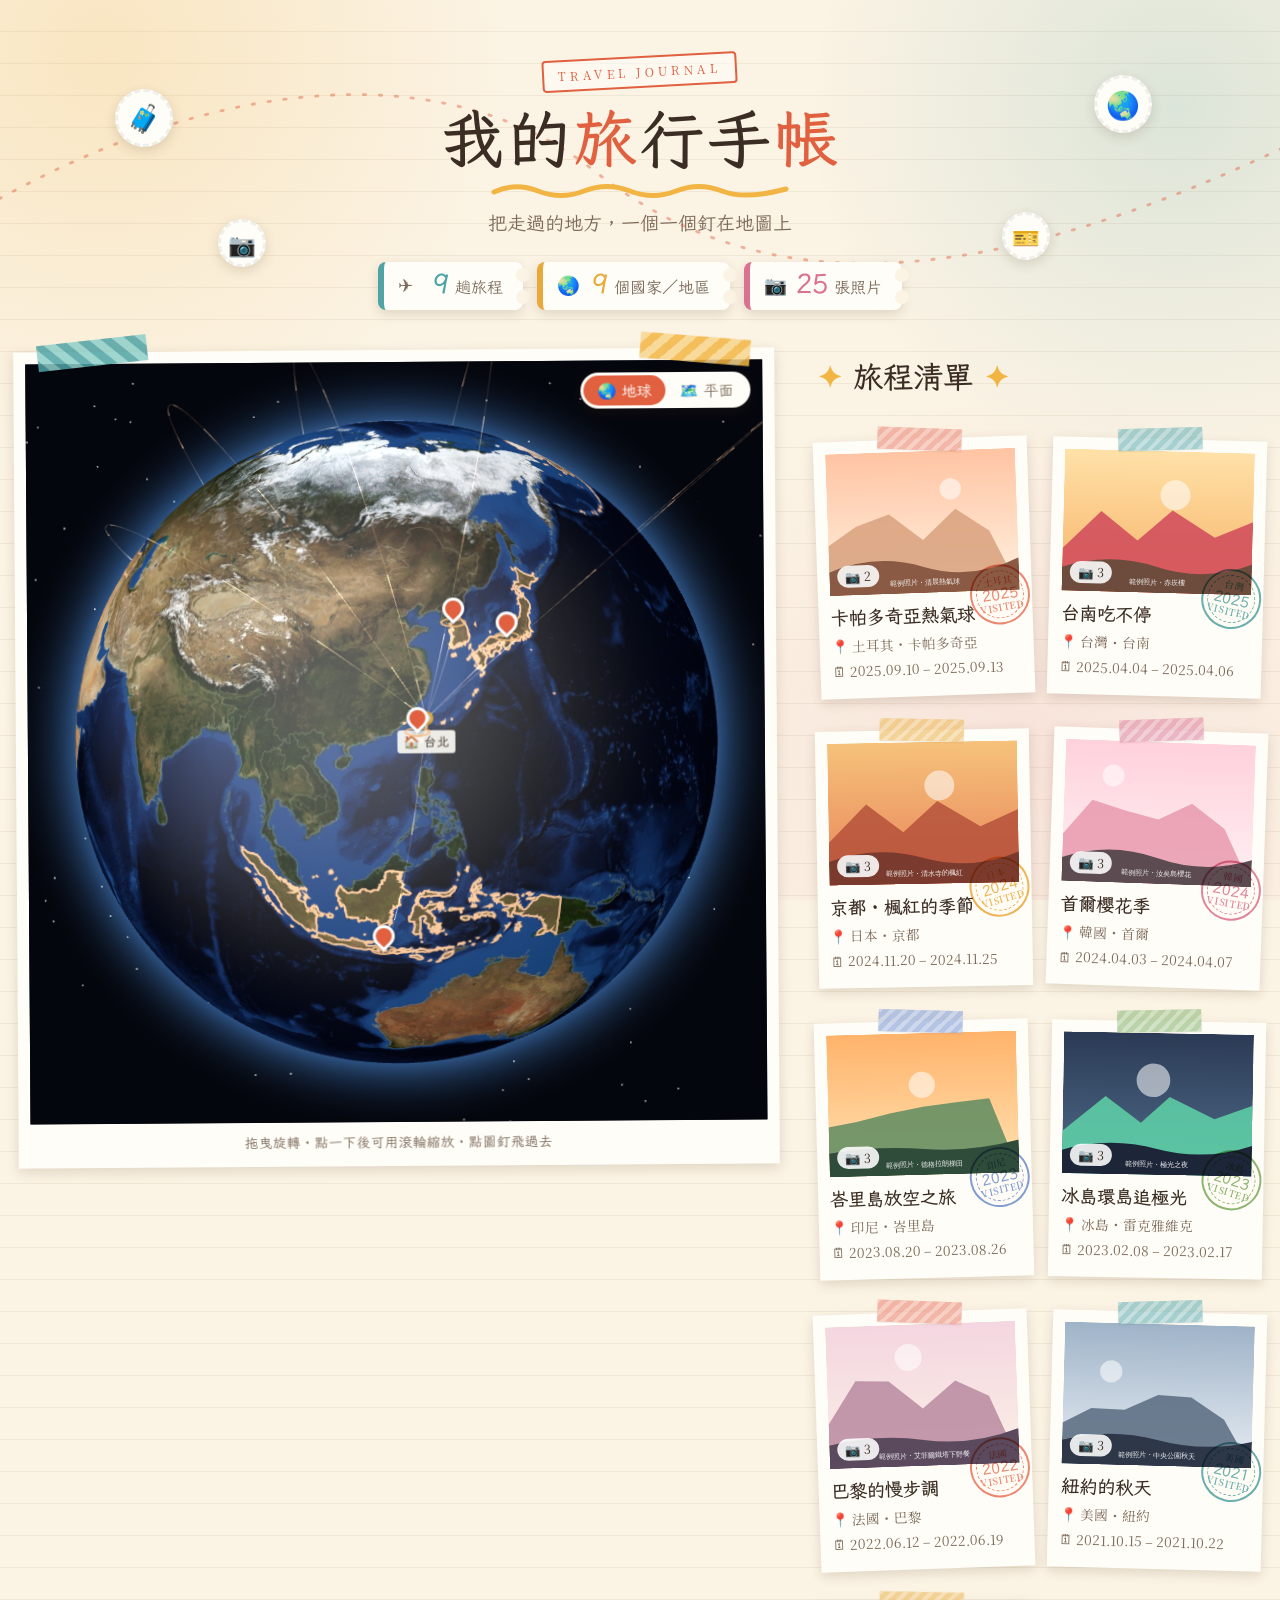
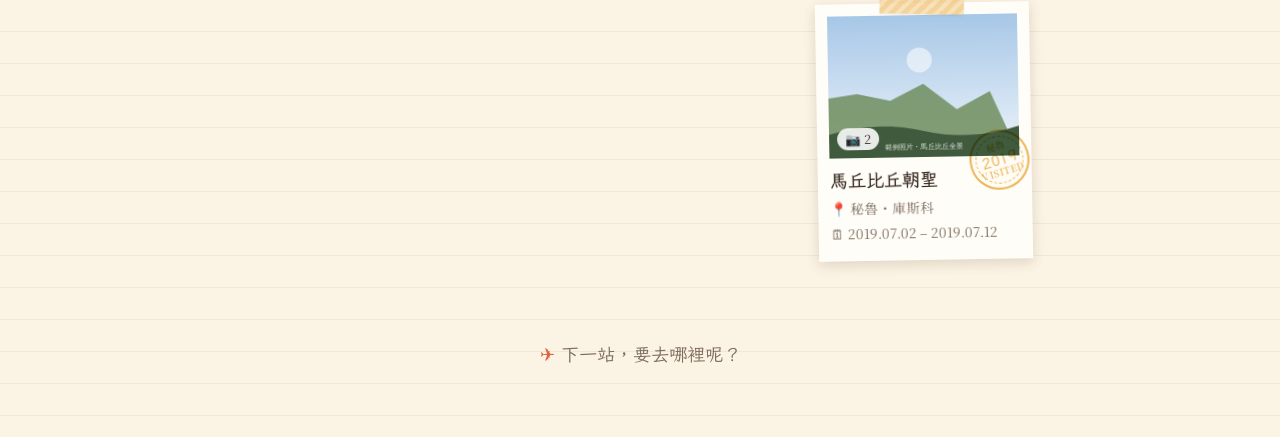
==== index.html @ 80681aca "旅行手帳：3D 地球旅行回憶網站 - 3D 地球（衛星影像、航線、圖釘）與平面地圖切換 - 旅程卡片、護照章、旅程內頁與照片放大 - 旅程資料集中在 data.js，圖片放在 images/  Co-" ====
<!DOCTYPE html>
<html lang="zh-Hant">
<head>
  <meta charset="UTF-8">
  <meta name="viewport" content="width=device-width, initial-scale=1.0">
  <title>我的旅行手帳</title>

  <!-- 字體：霞鶩文楷（手寫感標題）＋ 思源宋體（內文） -->
  <link rel="preconnect" href="https://fonts.googleapis.com">
  <link rel="preconnect" href="https://fonts.gstatic.com" crossorigin>
  <link href="https://fonts.googleapis.com/css2?family=LXGW+WenKai+TC:wght@400;700&family=Noto+Serif+TC:wght@400;600&display=swap" rel="stylesheet">

  <!-- 地圖套件 Leaflet（已放在 lib/ 資料夾，不依賴外部網站） -->
  <link rel="stylesheet" href="lib/leaflet/leaflet.css">

  <link rel="stylesheet" href="style.css">
</head>
<body>

  <header class="site-header">
    <!-- 飛機沿著虛線航線飛過頁首 -->
    <svg class="flight" viewBox="0 0 1200 300" preserveAspectRatio="xMidYMid slice" aria-hidden="true">
      <path id="flight-path" class="flight-path" d="M-80 250 C 180 60, 420 40, 560 150 S 900 280, 1280 70" />
      <g class="plane">
        <path d="M0 -9 L22 0 L0 9 L5 0 Z" />
        <animateMotion dur="11s" repeatCount="indefinite" rotate="auto">
          <mpath href="#flight-path" />
        </animateMotion>
      </g>
    </svg>

    <!-- 漂浮的小貼紙 -->
    <span class="sticker sticker-1" aria-hidden="true">🧳</span>
    <span class="sticker sticker-2" aria-hidden="true">📷</span>
    <span class="sticker sticker-3" aria-hidden="true">🌏</span>
    <span class="sticker sticker-4" aria-hidden="true">🎫</span>

    <p class="stamp">TRAVEL JOURNAL</p>
    <h1 id="site-title">我的旅行手帳</h1>
    <svg class="squiggle" viewBox="0 0 300 20" aria-hidden="true">
      <path d="M4 12 Q 25 2, 48 11 T 94 11 T 140 11 T 186 11 T 232 11 T 296 9" />
    </svg>
    <p id="site-subtitle" class="subtitle"></p>
    <div id="stats" class="stats"></div>
  </header>

  <main>
    <!-- 世界地圖 -->
    <section class="map-wrap">
      <span class="tape tape-left"></span>
      <span class="tape tape-right"></span>
      <div class="view-toggle" role="group" aria-label="地圖模式">
        <button data-view="globe" aria-pressed="true">🌏 地球</button>
        <button data-view="flat" aria-pressed="false">🗺️ 平面</button>
      </div>
      <div id="globe" class="globe" aria-label="3D 旅行地球"></div>
      <div id="map" aria-label="平面旅行地圖" hidden></div>
      <p class="map-hint">拖曳旋轉・點一下後可用滾輪縮放・點圖釘飛過去</p>
    </section>

    <!-- 旅程列表（拍立得卡片） -->
    <section class="trips">
      <h2 class="section-title">旅程清單</h2>
      <div id="trip-list" class="trip-list"></div>
    </section>
  </main>

  <footer class="site-footer">
    <p><span class="footer-plane" aria-hidden="true">✈</span> 下一站，要去哪裡呢？</p>
  </footer>

  <!-- 旅程內頁（點圖釘或卡片時打開） -->
  <div id="journal" class="journal" hidden>
    <div class="journal-backdrop" data-close></div>
    <article class="journal-page" role="dialog" aria-modal="true" aria-labelledby="j-title">
      <button class="close-btn" data-close aria-label="關閉">×</button>
      <div id="j-stamp" class="passport-stamp big" aria-hidden="true"></div>
      <p id="j-meta" class="j-meta"></p>
      <h2 id="j-title"></h2>
      <div id="j-photos" class="j-photos"></div>
      <div id="j-story" class="j-story"></div>
    </article>
  </div>

  <!-- 照片放大檢視 -->
  <div id="lightbox" class="lightbox" hidden>
    <button class="lb-btn lb-close" aria-label="關閉">×</button>
    <button class="lb-btn lb-prev" aria-label="上一張">‹</button>
    <figure>
      <img id="lb-img" src="" alt="">
      <figcaption id="lb-caption"></figcaption>
    </figure>
    <button class="lb-btn lb-next" aria-label="下一張">›</button>
  </div>

  <script src="lib/leaflet/leaflet.js"></script>
  <script src="lib/world.js"></script>
  <script src="lib/three/three.min.js"></script>
  <script src="lib/three/OrbitControls.js"></script>
  <script src="lib/earth-texture.js"></script>
  <script src="globe.js"></script>
  <script src="data.js"></script>
  <script src="script.js"></script>
</body>
</html>
---- lib/leaflet/leaflet.css ----
/* required styles */

.leaflet-pane,
.leaflet-tile,
.leaflet-marker-icon,
.leaflet-marker-shadow,
.leaflet-tile-container,
.leaflet-pane > svg,
.leaflet-pane > canvas,
.leaflet-zoom-box,
.leaflet-image-layer,
.leaflet-layer {
	position: absolute;
	left: 0;
	top: 0;
	}
.leaflet-container {
	overflow: hidden;
	}
.leaflet-tile,
.leaflet-marker-icon,
.leaflet-marker-shadow {
	-webkit-user-select: none;
	   -moz-user-select: none;
	        user-select: none;
	  -webkit-user-drag: none;
	}
/* Prevents IE11 from highlighting tiles in blue */
.leaflet-tile::selection {
	background: transparent;
}
/* Safari renders non-retina tile on retina better with this, but Chrome is worse */
.leaflet-safari .leaflet-tile {
	image-rendering: -webkit-optimize-contrast;
	}
/* hack that prevents hw layers "stretching" when loading new tiles */
.leaflet-safari .leaflet-tile-container {
	width: 1600px;
	height: 1600px;
	-webkit-transform-origin: 0 0;
	}
.leaflet-marker-icon,
.leaflet-marker-shadow {
	display: block;
	}
/* .leaflet-container svg: reset svg max-width decleration shipped in Joomla! (joomla.org) 3.x */
/* .leaflet-container img: map is broken in FF if you have max-width: 100% on tiles */
.leaflet-container .leaflet-overlay-pane svg {
	max-width: none !important;
	max-height: none !important;
	}
.leaflet-container .leaflet-marker-pane img,
.leaflet-container .leaflet-shadow-pane img,
.leaflet-container .leaflet-tile-pane img,
.leaflet-container img.leaflet-image-layer,
.leaflet-container .leaflet-tile {
	max-width: none !important;
	max-height: none !important;
	width: auto;
	padding: 0;
	}

.leaflet-container img.leaflet-tile {
	/* See: https://bugs.chromium.org/p/chromium/issues/detail?id=600120 */
	mix-blend-mode: plus-lighter;
}

.leaflet-container.leaflet-touch-zoom {
	-ms-touch-action: pan-x pan-y;
	touch-action: pan-x pan-y;
	}
.leaflet-container.leaflet-touch-drag {
	-ms-touch-action: pinch-zoom;
	/* Fallback for FF which doesn't support pinch-zoom */
	touch-action: none;
	touch-action: pinch-zoom;
}
.leaflet-container.leaflet-touch-drag.leaflet-touch-zoom {
	-ms-touch-action: none;
	touch-action: none;
}
.leaflet-container {
	-webkit-tap-highlight-color: transparent;
}
.leaflet-container a {
	-webkit-tap-highlight-color: rgba(51, 181, 229, 0.4);
}
.leaflet-tile {
	filter: inherit;
	visibility: hidden;
	}
.leaflet-tile-loaded {
	visibility: inherit;
	}
.leaflet-zoom-box {
	width: 0;
	height: 0;
	-moz-box-sizing: border-box;
	     box-sizing: border-box;
	z-index: 800;
	}
/* workaround for https://bugzilla.mozilla.org/show_bug.cgi?id=888319 */
.leaflet-overlay-pane svg {
	-moz-user-select: none;
	}

.leaflet-pane         { z-index: 400; }

.leaflet-tile-pane    { z-index: 200; }
.leaflet-overlay-pane { z-index: 400; }
.leaflet-shadow-pane  { z-index: 500; }
.leaflet-marker-pane  { z-index: 600; }
.leaflet-tooltip-pane   { z-index: 650; }
.leaflet-popup-pane   { z-index: 700; }

.leaflet-map-pane canvas { z-index: 100; }
.leaflet-map-pane svg    { z-index: 200; }

.leaflet-vml-shape {
	width: 1px;
	height: 1px;
	}
.lvml {
	behavior: url(#default#VML);
	display: inline-block;
	position: absolute;
	}


/* control positioning */

.leaflet-control {
	position: relative;
	z-index: 800;
	pointer-events: visiblePainted; /* IE 9-10 doesn't have auto */
	pointer-events: auto;
	}
.leaflet-top,
.leaflet-bottom {
	position: absolute;
	z-index: 1000;
	pointer-events: none;
	}
.leaflet-top {
	top: 0;
	}
.leaflet-right {
	right: 0;
	}
.leaflet-bottom {
	bottom: 0;
	}
.leaflet-left {
	left: 0;
	}
.leaflet-control {
	float: left;
	clear: both;
	}
.leaflet-right .leaflet-control {
	float: right;
	}
.leaflet-top .leaflet-control {
	margin-top: 10px;
	}
.leaflet-bottom .leaflet-control {
	margin-bottom: 10px;
	}
.leaflet-left .leaflet-control {
	margin-left: 10px;
	}
.leaflet-right .leaflet-control {
	margin-right: 10px;
	}


/* zoom and fade animations */

.leaflet-fade-anim .leaflet-popup {
	opacity: 0;
	-webkit-transition: opacity 0.2s linear;
	   -moz-transition: opacity 0.2s linear;
	        transition: opacity 0.2s linear;
	}
.leaflet-fade-anim .leaflet-map-pane .leaflet-popup {
	opacity: 1;
	}
.leaflet-zoom-animated {
	-webkit-transform-origin: 0 0;
	    -ms-transform-origin: 0 0;
	        transform-origin: 0 0;
	}
svg.leaflet-zoom-animated {
	will-change: transform;
}

.leaflet-zoom-anim .leaflet-zoom-animated {
	-webkit-transition: -webkit-transform 0.25s cubic-bezier(0,0,0.25,1);
	   -moz-transition:    -moz-transform 0.25s cubic-bezier(0,0,0.25,1);
	        transition:         transform 0.25s cubic-bezier(0,0,0.25,1);
	}
.leaflet-zoom-anim .leaflet-tile,
.leaflet-pan-anim .leaflet-tile {
	-webkit-transition: none;
	   -moz-transition: none;
	        transition: none;
	}

.leaflet-zoom-anim .leaflet-zoom-hide {
	visibility: hidden;
	}


/* cursors */

.leaflet-interactive {
	cursor: pointer;
	}
.leaflet-grab {
	cursor: -webkit-grab;
	cursor:    -moz-grab;
	cursor:         grab;
	}
.leaflet-crosshair,
.leaflet-crosshair .leaflet-interactive {
	cursor: crosshair;
	}
.leaflet-popup-pane,
.leaflet-control {
	cursor: auto;
	}
.leaflet-dragging .leaflet-grab,
.leaflet-dragging .leaflet-grab .leaflet-interactive,
.leaflet-dragging .leaflet-marker-draggable {
	cursor: move;
	cursor: -webkit-grabbing;
	cursor:    -moz-grabbing;
	cursor:         grabbing;
	}

/* marker & overlays interactivity */
.leaflet-marker-icon,
.leaflet-marker-shadow,
.leaflet-image-layer,
.leaflet-pane > svg path,
.leaflet-tile-container {
	pointer-events: none;
	}

.leaflet-marker-icon.leaflet-interactive,
.leaflet-image-layer.leaflet-interactive,
.leaflet-pane > svg path.leaflet-interactive,
svg.leaflet-image-layer.leaflet-interactive path {
	pointer-events: visiblePainted; /* IE 9-10 doesn't have auto */
	pointer-events: auto;
	}

/* visual tweaks */

.leaflet-container {
	background: #ddd;
	outline-offset: 1px;
	}
.leaflet-container a {
	color: #0078A8;
	}
.leaflet-zoom-box {
	border: 2px dotted #38f;
	background: rgba(255,255,255,0.5);
	}


/* general typography */
.leaflet-container {
	font-family: "Helvetica Neue", Arial, Helvetica, sans-serif;
	font-size: 12px;
	font-size: 0.75rem;
	line-height: 1.5;
	}


/* general toolbar styles */

.leaflet-bar {
	box-shadow: 0 1px 5px rgba(0,0,0,0.65);
	border-radius: 4px;
	}
.leaflet-bar a {
	background-color: #fff;
	border-bottom: 1px solid #ccc;
	width: 26px;
	height: 26px;
	line-height: 26px;
	display: block;
	text-align: center;
	text-decoration: none;
	color: black;
	}
.leaflet-bar a,
.leaflet-control-layers-toggle {
	background-position: 50% 50%;
	background-repeat: no-repeat;
	display: block;
	}
.leaflet-bar a:hover,
.leaflet-bar a:focus {
	background-color: #f4f4f4;
	}
.leaflet-bar a:first-child {
	border-top-left-radius: 4px;
	border-top-right-radius: 4px;
	}
.leaflet-bar a:last-child {
	border-bottom-left-radius: 4px;
	border-bottom-right-radius: 4px;
	border-bottom: none;
	}
.leaflet-bar a.leaflet-disabled {
	cursor: default;
	background-color: #f4f4f4;
	color: #bbb;
	}

.leaflet-touch .leaflet-bar a {
	width: 30px;
	height: 30px;
	line-height: 30px;
	}
.leaflet-touch .leaflet-bar a:first-child {
	border-top-left-radius: 2px;
	border-top-right-radius: 2px;
	}
.leaflet-touch .leaflet-bar a:last-child {
	border-bottom-left-radius: 2px;
	border-bottom-right-radius: 2px;
	}

/* zoom control */

.leaflet-control-zoom-in,
.leaflet-control-zoom-out {
	font: bold 18px 'Lucida Console', Monaco, monospace;
	text-indent: 1px;
	}

.leaflet-touch .leaflet-control-zoom-in, .leaflet-touch .leaflet-control-zoom-out  {
	font-size: 22px;
	}


/* layers control */

.leaflet-control-layers {
	box-shadow: 0 1px 5px rgba(0,0,0,0.4);
	background: #fff;
	border-radius: 5px;
	}
.leaflet-control-layers-toggle {
	background-image: url(images/layers.png);
	width: 36px;
	height: 36px;
	}
.leaflet-retina .leaflet-control-layers-toggle {
	background-image: url(images/layers-2x.png);
	background-size: 26px 26px;
	}
.leaflet-touch .leaflet-control-layers-toggle {
	width: 44px;
	height: 44px;
	}
.leaflet-control-layers .leaflet-control-layers-list,
.leaflet-control-layers-expanded .leaflet-control-layers-toggle {
	display: none;
	}
.leaflet-control-layers-expanded .leaflet-control-layers-list {
	display: block;
	position: relative;
	}
.leaflet-control-layers-expanded {
	padding: 6px 10px 6px 6px;
	color: #333;
	background: #fff;
	}
.leaflet-control-layers-scrollbar {
	overflow-y: scroll;
	overflow-x: hidden;
	padding-right: 5px;
	}
.leaflet-control-layers-selector {
	margin-top: 2px;
	position: relative;
	top: 1px;
	}
.leaflet-control-layers label {
	display: block;
	font-size: 13px;
	font-size: 1.08333em;
	}
.leaflet-control-layers-separator {
	height: 0;
	border-top: 1px solid #ddd;
	margin: 5px -10px 5px -6px;
	}

/* Default icon URLs */
.leaflet-default-icon-path { /* used only in path-guessing heuristic, see L.Icon.Default */
	background-image: url(images/marker-icon.png);
	}


/* attribution and scale controls */

.leaflet-container .leaflet-control-attribution {
	background: #fff;
	background: rgba(255, 255, 255, 0.8);
	margin: 0;
	}
.leaflet-control-attribution,
.leaflet-control-scale-line {
	padding: 0 5px;
	color: #333;
	line-height: 1.4;
	}
.leaflet-control-attribution a {
	text-decoration: none;
	}
.leaflet-control-attribution a:hover,
.leaflet-control-attribution a:focus {
	text-decoration: underline;
	}
.leaflet-attribution-flag {
	display: inline !important;
	vertical-align: baseline !important;
	width: 1em;
	height: 0.6669em;
	}
.leaflet-left .leaflet-control-scale {
	margin-left: 5px;
	}
.leaflet-bottom .leaflet-control-scale {
	margin-bottom: 5px;
	}
.leaflet-control-scale-line {
	border: 2px solid #777;
	border-top: none;
	line-height: 1.1;
	padding: 2px 5px 1px;
	white-space: nowrap;
	-moz-box-sizing: border-box;
	     box-sizing: border-box;
	background: rgba(255, 255, 255, 0.8);
	text-shadow: 1px 1px #fff;
	}
.leaflet-control-scale-line:not(:first-child) {
	border-top: 2px solid #777;
	border-bottom: none;
	margin-top: -2px;
	}
.leaflet-control-scale-line:not(:first-child):not(:last-child) {
	border-bottom: 2px solid #777;
	}

.leaflet-touch .leaflet-control-attribution,
.leaflet-touch .leaflet-control-layers,
.leaflet-touch .leaflet-bar {
	box-shadow: none;
	}
.leaflet-touch .leaflet-control-layers,
.leaflet-touch .leaflet-bar {
	border: 2px solid rgba(0,0,0,0.2);
	background-clip: padding-box;
	}


/* popup */

.leaflet-popup {
	position: absolute;
	text-align: center;
	margin-bottom: 20px;
	}
.leaflet-popup-content-wrapper {
	padding: 1px;
	text-align: left;
	border-radius: 12px;
	}
.leaflet-popup-content {
	margin: 13px 24px 13px 20px;
	line-height: 1.3;
	font-size: 13px;
	font-size: 1.08333em;
	min-height: 1px;
	}
.leaflet-popup-content p {
	margin: 17px 0;
	margin: 1.3em 0;
	}
.leaflet-popup-tip-container {
	width: 40px;
	height: 20px;
	position: absolute;
	left: 50%;
	margin-top: -1px;
	margin-left: -20px;
	overflow: hidden;
	pointer-events: none;
	}
.leaflet-popup-tip {
	width: 17px;
	height: 17px;
	padding: 1px;

	margin: -10px auto 0;
	pointer-events: auto;

	-webkit-transform: rotate(45deg);
	   -moz-transform: rotate(45deg);
	    -ms-transform: rotate(45deg);
	        transform: rotate(45deg);
	}
.leaflet-popup-content-wrapper,
.leaflet-popup-tip {
	background: white;
	color: #333;
	box-shadow: 0 3px 14px rgba(0,0,0,0.4);
	}
.leaflet-container a.leaflet-popup-close-button {
	position: absolute;
	top: 0;
	right: 0;
	border: none;
	text-align: center;
	width: 24px;
	height: 24px;
	font: 16px/24px Tahoma, Verdana, sans-serif;
	color: #757575;
	text-decoration: none;
	background: transparent;
	}
.leaflet-container a.leaflet-popup-close-button:hover,
.leaflet-container a.leaflet-popup-close-button:focus {
	color: #585858;
	}
.leaflet-popup-scrolled {
	overflow: auto;
	}

.leaflet-oldie .leaflet-popup-content-wrapper {
	-ms-zoom: 1;
	}
.leaflet-oldie .leaflet-popup-tip {
	width: 24px;
	margin: 0 auto;

	-ms-filter: "progid:DXImageTransform.Microsoft.Matrix(M11=0.70710678, M12=0.70710678, M21=-0.70710678, M22=0.70710678)";
	filter: progid:DXImageTransform.Microsoft.Matrix(M11=0.70710678, M12=0.70710678, M21=-0.70710678, M22=0.70710678);
	}

.leaflet-oldie .leaflet-control-zoom,
.leaflet-oldie .leaflet-control-layers,
.leaflet-oldie .leaflet-popup-content-wrapper,
.leaflet-oldie .leaflet-popup-tip {
	border: 1px solid #999;
	}


/* div icon */

.leaflet-div-icon {
	background: #fff;
	border: 1px solid #666;
	}


/* Tooltip */
/* Base styles for the element that has a tooltip */
.leaflet-tooltip {
	position: absolute;
	padding: 6px;
	background-color: #fff;
	border: 1px solid #fff;
	border-radius: 3px;
	color: #222;
	white-space: nowrap;
	-webkit-user-select: none;
	-moz-user-select: none;
	-ms-user-select: none;
	user-select: none;
	pointer-events: none;
	box-shadow: 0 1px 3px rgba(0,0,0,0.4);
	}
.leaflet-tooltip.leaflet-interactive {
	cursor: pointer;
	pointer-events: auto;
	}
.leaflet-tooltip-top:before,
.leaflet-tooltip-bottom:before,
.leaflet-tooltip-left:before,
.leaflet-tooltip-right:before {
	position: absolute;
	pointer-events: none;
	border: 6px solid transparent;
	background: transparent;
	content: "";
	}

/* Directions */

.leaflet-tooltip-bottom {
	margin-top: 6px;
}
.leaflet-tooltip-top {
	margin-top: -6px;
}
.leaflet-tooltip-bottom:before,
.leaflet-tooltip-top:before {
	left: 50%;
	margin-left: -6px;
	}
.leaflet-tooltip-top:before {
	bottom: 0;
	margin-bottom: -12px;
	border-top-color: #fff;
	}
.leaflet-tooltip-bottom:before {
	top: 0;
	margin-top: -12px;
	margin-left: -6px;
	border-bottom-color: #fff;
	}
.leaflet-tooltip-left {
	margin-left: -6px;
}
.leaflet-tooltip-right {
	margin-left: 6px;
}
.leaflet-tooltip-left:before,
.leaflet-tooltip-right:before {
	top: 50%;
	margin-top: -6px;
	}
.leaflet-tooltip-left:before {
	right: 0;
	margin-right: -12px;
	border-left-color: #fff;
	}
.leaflet-tooltip-right:before {
	left: 0;
	margin-left: -12px;
	border-right-color: #fff;
	}

/* Printing */

@media print {
	/* Prevent printers from removing background-images of controls. */
	.leaflet-control {
		-webkit-print-color-adjust: exact;
		print-color-adjust: exact;
		}
	}
---- style.css ----
/* ===== 顏色設定（想換色只要改這裡） ===== */
:root {
  --paper: #fbf3e4;        /* 紙張底色 */
  --paper-dark: #f1e5cc;
  --ink: #3b2d24;          /* 文字顏色 */
  --ink-soft: #7d6b5b;
  --accent: #e0603f;       /* 圖釘、強調色（珊瑚橘） */
  --mint: #4fa3a5;
  --sun: #f2b544;
  --rose: #e07a95;
  --sky: #6c8ccf;
  --card: #fffdf8;         /* 拍立得白邊 */
  --shadow: 0 4px 12px rgba(80, 55, 30, .16);
  --shadow-lift: 0 18px 34px rgba(80, 55, 30, .26);
  --hand: "LXGW WenKai TC", "Noto Serif TC", serif;
  --body: "Noto Serif TC", serif;
}

* { box-sizing: border-box; }

body {
  margin: 0;
  background-color: var(--paper);
  /* 幾團柔和的顏色 ＋ 筆記本橫線 */
  background-image:
    radial-gradient(circle at 8% 6%, rgba(242, 181, 68, .22), transparent 28%),
    radial-gradient(circle at 92% 12%, rgba(79, 163, 165, .18), transparent 26%),
    radial-gradient(circle at 80% 85%, rgba(224, 122, 149, .14), transparent 30%),
    repeating-linear-gradient(to bottom, transparent 0 31px, rgba(160, 130, 90, .11) 31px 32px);
  background-attachment: fixed, fixed, fixed, scroll;
  color: var(--ink);
  font-family: var(--body);
  line-height: 1.8;
  overflow-x: hidden;
}

main { max-width: 1100px; margin: 0 auto; padding: 0 16px; }

/* ===== 頁首 ===== */
.site-header { position: relative; text-align: center; padding: 56px 16px 32px; overflow: hidden; }

/* 飛機航線 */
.flight { position: absolute; inset: 0; width: 100%; height: 100%; pointer-events: none; }
.flight-path {
  fill: none; stroke: var(--accent); stroke-width: 2.5; stroke-dasharray: 2 12;
  stroke-linecap: round; opacity: .45;
}
.plane path { fill: var(--accent); }

/* 漂浮貼紙 */
.sticker {
  position: absolute; display: grid; place-items: center;
  width: 58px; height: 58px; border-radius: 50%; font-size: 1.7rem;
  background: var(--card); box-shadow: var(--shadow); border: 3px dashed rgba(0,0,0,.06);
  animation: bob 5s ease-in-out infinite;
}
.sticker-1 { left: 9%;  top: 26%; --r: -12deg; }
.sticker-2 { left: 17%; top: 64%; --r: 10deg;  animation-delay: -1.5s; width: 48px; height: 48px; font-size: 1.4rem; }
.sticker-3 { right: 10%; top: 22%; --r: 8deg;  animation-delay: -3s; }
.sticker-4 { right: 18%; top: 62%; --r: -6deg; animation-delay: -2.2s; width: 48px; height: 48px; font-size: 1.4rem; }
@keyframes bob {
  0%, 100% { transform: translateY(0) rotate(var(--r)); }
  50%      { transform: translateY(-10px) rotate(calc(var(--r) * -1)); }
}

.stamp {
  position: relative; display: inline-block; margin: 0 0 10px; padding: 3px 14px;
  border: 2px solid var(--accent); color: var(--accent);
  font-size: .75rem; letter-spacing: .3em; transform: rotate(-3deg);
  border-radius: 4px; background: rgba(255,255,255,.5);
  animation: stampIn .6s .2s cubic-bezier(.3, 1.6, .5, 1) backwards;
}
h1 {
  position: relative; font-family: var(--hand); font-size: clamp(2.4rem, 7vw, 4rem);
  margin: 0; font-weight: 700; line-height: 1.25; letter-spacing: .04em;
}
h1 span { display: inline-block; animation: dropIn .7s cubic-bezier(.3, 1.5, .5, 1) backwards; animation-delay: calc(.35s + var(--i) * .08s); }
h1 span:nth-child(odd)  { color: var(--ink); }
h1 span:nth-child(3n)   { color: var(--accent); }
@keyframes dropIn {
  from { opacity: 0; transform: translateY(-40px) rotate(-12deg); }
}
.squiggle { position: relative; display: block; width: min(300px, 70%); height: 20px; margin: 2px auto 0; }
.squiggle path {
  fill: none; stroke: var(--sun); stroke-width: 5; stroke-linecap: round;
  stroke-dasharray: 340; stroke-dashoffset: 340; animation: draw 1.2s 1s ease-out forwards;
}
@keyframes draw { to { stroke-dashoffset: 0; } }
.subtitle { position: relative; margin: 6px 0 0; color: var(--ink-soft); font-family: var(--hand); font-size: 1.2rem; }

/* 統計：票根 */
.stats { position: relative; display: flex; flex-wrap: wrap; justify-content: center; gap: 14px; margin-top: 22px; }
.ticket {
  position: relative; display: flex; align-items: baseline; gap: 6px;
  padding: 8px 20px 8px 46px; background: var(--card); border-radius: 8px;
  box-shadow: var(--shadow); border-left: 6px solid var(--c);
  font-family: var(--hand); color: var(--ink-soft);
  animation: popIn .5s cubic-bezier(.3, 1.5, .5, 1) backwards; animation-delay: calc(.9s + var(--i) * .12s);
  transition: transform .2s;
}
.ticket:hover { transform: translateY(-3px) rotate(-1deg); }
/* 票根兩側的小缺口 */
.ticket::before, .ticket::after {
  content: ""; position: absolute; right: -7px; width: 14px; height: 14px; border-radius: 50%; background: var(--paper);
}
.ticket::before { top: 6px; }
.ticket::after  { bottom: 6px; }
.ticket-icon { position: absolute; left: 14px; top: 50%; transform: translateY(-50%); font-size: 1.15rem; }
.ticket b { font-size: 1.7rem; color: var(--c); line-height: 1; min-width: 1.2ch; text-align: right; }
@keyframes popIn { from { opacity: 0; transform: scale(.6) translateY(10px); } }

/* ===== 地圖 ===== */
.map-wrap {
  position: relative; background: var(--card); padding: 12px;
  box-shadow: var(--shadow); transform: rotate(-.4deg); margin: 8px 0 48px;
  animation: riseIn .8s .3s ease-out backwards;
}
@keyframes riseIn { from { opacity: 0; transform: translateY(30px) rotate(-2deg); } }
#map { height: min(62vh, 520px); width: 100%; background: #d6e4e1; } /* 海洋顏色 */

.tape {
  position: absolute; top: -12px; width: 110px; height: 26px; z-index: 500;
  box-shadow: 0 1px 2px rgba(0,0,0,.08); opacity: .85;
}
.tape-left  { left: 24px;  transform: rotate(-6deg);
  background: repeating-linear-gradient(45deg, var(--mint) 0 8px, #8fcfc9 8px 16px); }
.tape-right { right: 24px; transform: rotate(5deg);
  background: repeating-linear-gradient(-45deg, var(--sun) 0 8px, #f7d58c 8px 16px); }

/* 圖釘 */
.pin {
  width: 28px; height: 28px; border-radius: 50% 50% 50% 0;
  background: var(--accent); transform: rotate(-45deg);
  border: 3px solid #fff; box-shadow: 0 2px 6px rgba(0,0,0,.35);
  transition: transform .15s;
}
.pin:hover { transform: rotate(-45deg) scale(1.15); }
.leaflet-tooltip.pin-label {
  font-family: var(--hand); font-size: 1rem; color: var(--ink);
  background: var(--card); border: none; box-shadow: var(--shadow);
}
/* 平面地圖的航線 */
.flat-arc { animation: flow 1.4s linear infinite; opacity: .7; }
@keyframes flow { to { stroke-dashoffset: -28; } }

/* 家 */
.home-dot {
  position: relative; display: block; width: 14px; height: 14px; border-radius: 50%;
  background: #fff; border: 3px solid var(--sun); box-shadow: 0 0 0 0 rgba(242,181,68,.7);
  animation: homePulse 2s ease-out infinite;
}
.home-dot span {
  position: absolute; left: 50%; top: 16px; transform: translateX(-50%); white-space: nowrap;
  font-family: var(--hand); font-size: .8rem; color: var(--ink);
  background: rgba(255,253,248,.9); padding: 0 6px; border-radius: 3px;
}
.home-dot span::before { content: "🏠 "; }
@keyframes homePulse { to { box-shadow: 0 0 0 14px rgba(242,181,68,0); } }

/* ===== 旅程卡片（拍立得） ===== */
.section-title { font-family: var(--hand); font-size: 1.9rem; text-align: center; margin: 0 0 28px; }
.section-title::before { content: "✦ "; color: var(--sun); }
.section-title::after  { content: " ✦"; color: var(--sun); }
.trip-list {
  display: grid; gap: 40px 26px;
  grid-template-columns: repeat(auto-fill, minmax(240px, 1fr));
  padding: 14px 0 32px;
}
.polaroid {
  position: relative; background: var(--card); padding: 12px 12px 16px; border: none; cursor: pointer;
  box-shadow: var(--shadow); text-align: left; font: inherit; color: inherit;
  transform: rotate(var(--rot));
  transition: transform .35s cubic-bezier(.3, 1.4, .5, 1), box-shadow .3s;
}
/* 還沒捲到的卡片先藏起來；捲到時（.in）飛進來 */
.polaroid:not(.in) { opacity: 0; transform: translateY(50px) rotate(calc(var(--rot) * 4)) scale(.9); }
.polaroid.in {
  transition: transform .7s cubic-bezier(.3, 1.4, .5, 1), opacity .5s, box-shadow .3s;
  transition-delay: calc(var(--i) * .09s), calc(var(--i) * .09s), 0s;
}
.polaroid.in:hover, .polaroid.in:focus-visible {
  transform: rotate(0) translateY(-8px) scale(1.03); box-shadow: var(--shadow-lift);
  outline: none; transition-delay: 0s; z-index: 2;
}
.polaroid:focus-visible { box-shadow: var(--shadow-lift), 0 0 0 3px var(--c); }

/* 每張卡片上方的紙膠帶，顏色輪流 */
.card-tape {
  position: absolute; top: -11px; left: 50%; width: 84px; height: 22px; z-index: 1;
  transform: translateX(-50%) rotate(calc(var(--rot) * -2));
  background: linear-gradient(rgba(255,255,255,.3), rgba(255,255,255,.3)), var(--c);
  opacity: .72; box-shadow: 0 1px 2px rgba(0,0,0,.1);
}
.card-tape::after {
  content: ""; position: absolute; inset: 0;
  background: repeating-linear-gradient(-45deg, rgba(255,255,255,.35) 0 4px, transparent 4px 9px);
}

.photo-wrap { position: relative; display: block; }
.photo-clip { position: relative; display: block; overflow: hidden; }
.polaroid img {
  width: 100%; aspect-ratio: 4 / 3; object-fit: cover; display: block; background: var(--paper-dark);
  transition: transform .6s ease;
}
.polaroid:hover img { transform: scale(1.08); }
.badge {
  position: absolute; left: 8px; bottom: 8px; padding: 0 8px; border-radius: 999px;
  background: rgba(255,255,255,.88); font-size: .78rem; color: var(--ink);
}
.polaroid h3 { font-family: var(--hand); font-size: 1.35rem; margin: 10px 0 2px; padding-right: 50px; line-height: 1.4; }
.polaroid .meta { margin: 0; font-size: .85rem; color: var(--ink-soft); }

/* 護照章 */
.passport-stamp {
  position: absolute; right: -10px; bottom: -34px; z-index: 1; /* 蓋在照片右下角 */
  width: 70px; height: 70px; border-radius: 50%;
  display: flex; flex-direction: column; align-items: center; justify-content: center;
  border: 2.5px solid var(--c); outline: 1.5px dashed var(--c); outline-offset: -7px;
  color: var(--c); background: rgba(255,253,248,.6); line-height: 1.05; text-align: center;
  transform: rotate(var(--stamp-rot, -10deg)); opacity: .85;
  mix-blend-mode: multiply;
}
.passport-stamp small { font-size: .58rem; letter-spacing: .08em; font-weight: 600; }
.passport-stamp b { font-family: var(--hand); font-size: 1.1rem; }
.polaroid:not(.in) .passport-stamp { opacity: 0; }
.polaroid.in .passport-stamp { animation: stampIn .45s cubic-bezier(.3, 1.6, .5, 1) backwards; animation-delay: calc(.45s + var(--i) * .09s); }
@keyframes stampIn {
  from { opacity: 0; transform: scale(2.2) rotate(var(--stamp-rot, -10deg)); }
}

/* ===== 旅程內頁 ===== */
.journal { position: fixed; inset: 0; z-index: 2000; display: flex; align-items: center; justify-content: center; padding: 16px; }
.journal[hidden] { display: none; }
.journal-backdrop { position: absolute; inset: 0; background: rgba(40, 28, 18, .55); backdrop-filter: blur(3px); animation: fade .3s; }
@keyframes fade { from { opacity: 0; } }
.journal-page {
  position: relative; width: 100%; max-width: 760px; max-height: 90vh; overflow-y: auto;
  background: var(--paper);
  background-image: repeating-linear-gradient(to bottom, transparent 0 31px, rgba(160,130,90,.14) 31px 32px);
  padding: 44px clamp(20px, 5vw, 52px); box-shadow: 0 24px 60px rgba(0,0,0,.35);
  border-left: 10px solid var(--accent);
  animation: openPage .5s cubic-bezier(.25, 1.3, .5, 1);
  transform-origin: left center;
}
@keyframes openPage { from { opacity: 0; transform: perspective(1200px) rotateY(-28deg) translateY(30px); } }
.close-btn {
  position: absolute; top: 10px; right: 14px; border: none; background: none; z-index: 2;
  font-size: 2rem; line-height: 1; color: var(--ink-soft); cursor: pointer; transition: transform .2s, color .2s;
}
.close-btn:hover { color: var(--accent); transform: rotate(90deg); }
.j-meta { margin: 0; color: var(--accent); font-size: .95rem; padding-right: 100px; }
.journal-page h2 { font-family: var(--hand); font-size: clamp(1.8rem, 4.5vw, 2.5rem); margin: 0 0 24px; padding-right: 90px; }
.passport-stamp.big {
  bottom: auto; top: 44px; right: clamp(20px, 5vw, 52px); width: 92px; height: 92px; --stamp-rot: 12deg;
  animation: stampIn .5s .35s cubic-bezier(.3, 1.6, .5, 1) backwards;
}
.passport-stamp.big b { font-size: 1.45rem; }
.passport-stamp.big small { font-size: .68rem; }

.j-photos { display: grid; grid-template-columns: repeat(auto-fill, minmax(180px, 1fr)); gap: 26px 20px; margin-bottom: 28px; }
.j-photo {
  position: relative; background: var(--card); padding: 8px 8px 6px; box-shadow: var(--shadow);
  border: none; cursor: zoom-in; font: inherit; color: inherit; text-align: center;
  animation: photoDrop .55s cubic-bezier(.3, 1.4, .5, 1) backwards; animation-delay: calc(.25s + var(--i) * .12s);
  transition: transform .25s, box-shadow .25s;
}
.j-photo:nth-child(odd)  { transform: rotate(-1.8deg); }
.j-photo:nth-child(even) { transform: rotate(1.6deg); }
.j-photo:hover { transform: rotate(0) scale(1.04); box-shadow: var(--shadow-lift); z-index: 1; }
.j-photo::before { /* 照片上的小紙膠帶 */
  content: ""; position: absolute; top: -9px; left: 50%; width: 56px; height: 18px;
  transform: translateX(-50%) rotate(-4deg); background: var(--c); opacity: .65;
}
@keyframes photoDrop { from { opacity: 0; transform: translateY(-30px) rotate(-10deg) scale(.9); } }
.j-photo img { width: 100%; aspect-ratio: 4 / 3; object-fit: cover; display: block; }
.j-photo span { display: block; font-family: var(--hand); font-size: .95rem; margin-top: 4px; color: var(--ink-soft); }
.j-story { animation: fade .6s .5s backwards; }
.j-story p { margin: 0 0 1em; font-size: 1.05rem; }
.j-story p:first-child::first-letter {
  float: left; font-family: var(--hand); font-size: 3rem; line-height: 1; margin: 4px 8px 0 0; color: var(--accent);
}

/* ===== 照片放大 ===== */
.lightbox {
  position: fixed; inset: 0; z-index: 3000; background: rgba(20, 14, 9, .92);
  display: flex; align-items: center; justify-content: center; padding: 16px;
  animation: fade .25s;
}
.lightbox[hidden] { display: none; }
.lightbox figure { margin: 0; text-align: center; max-width: 100%; animation: popIn .35s cubic-bezier(.3, 1.4, .5, 1); }
.lightbox img { max-width: 100%; max-height: 80vh; display: block; margin: 0 auto; border: 8px solid var(--card); }
.lightbox figcaption { color: #f3e9d6; font-family: var(--hand); font-size: 1.15rem; margin-top: 12px; }
.lb-btn {
  position: absolute; border: none; background: rgba(255,255,255,.12); color: #fff;
  width: 48px; height: 48px; border-radius: 50%; font-size: 2rem; line-height: 1; cursor: pointer;
  transition: background .2s, transform .2s;
}
.lb-btn:hover { background: rgba(255,255,255,.25); transform: scale(1.1); }
.lb-close { top: 16px; right: 16px; }
.lb-prev  { left: 16px; }
.lb-next  { right: 16px; }

/* ===== 頁尾 ===== */
.site-footer { text-align: center; padding: 28px 16px 48px; color: var(--ink-soft); font-family: var(--hand); font-size: 1.15rem; }
.footer-plane { display: inline-block; color: var(--accent); animation: fly 3s ease-in-out infinite; }
@keyframes fly {
  0%, 100% { transform: translate(0, 0) rotate(-8deg); }
  50%      { transform: translate(8px, -6px) rotate(4deg); }
}

/* ===== 手機 ===== */
@media (max-width: 600px) {
  .site-header { padding-top: 40px; }
  #map { height: 55vh; }
  .tape { width: 70px; }
  .sticker-2, .sticker-4 { display: none; }
  .sticker-1 { left: 4%; top: 12%; width: 46px; height: 46px; font-size: 1.3rem; }
  .sticker-3 { right: 4%; top: 12%; width: 46px; height: 46px; font-size: 1.3rem; }
  .ticket { padding: 6px 14px 6px 40px; }
  .ticket b { font-size: 1.4rem; }
  .lb-prev, .lb-next { top: auto; bottom: 20px; }
  .lb-prev { left: calc(50% - 60px); }
  .lb-next { right: calc(50% - 60px); }
  .passport-stamp.big { width: 64px; height: 64px; top: 40px; }
  .j-meta, .journal-page h2 { padding-right: 70px; }
  .passport-stamp.big b { font-size: 1.15rem; }
}
.map-error { display: flex; height: 100%; align-items: center; justify-content: center; margin: 0; color: var(--ink-soft); font-family: var(--hand); }

/* ===== 3D 地球 ===== */
.globe {
  position: relative; height: min(68vh, 580px); width: 100%;
  background: radial-gradient(ellipse at center, #10182c 0%, #04060d 70%);
  overflow: hidden; cursor: grab; touch-action: none;
}
.globe:active { cursor: grabbing; }
.globe[hidden], #map[hidden] { display: none; }
.globe canvas { display: block; opacity: 0; transform: scale(.85); transition: opacity 1s, transform 1.4s cubic-bezier(.2, 1, .3, 1); }
.globe.loaded canvas { opacity: 1; transform: scale(1); }
.globe-pins { position: absolute; inset: 0; pointer-events: none; overflow: hidden; }

.gpin {
  position: absolute; left: -13px; top: -32px; /* 讓圖釘尖端對準地點 */
  width: 26px; height: 30px; padding: 2px 0 0 2px; border: none; background: none;
  cursor: pointer; transition: opacity .2s; will-change: transform;
}
.gpin .pin { position: relative; display: block; width: 22px; height: 22px; }
/* 圖釘底下一圈一圈擴散的光環 */
.gpin .pulse {
  position: absolute; left: 13px; top: 30px; width: 26px; height: 10px; margin: -5px 0 0 -13px;
  border-radius: 50%; border: 2px solid rgba(255, 196, 138, .9);
  animation: ripple 2.2s ease-out infinite;
}
.gpin:nth-child(2n) .pulse { animation-delay: -.7s; }
.gpin:nth-child(3n) .pulse { animation-delay: -1.4s; }
@keyframes ripple {
  from { transform: scale(.4); opacity: 1; }
  to   { transform: scale(2.4); opacity: 0; }
}
.gpin-label {
  position: absolute; left: 50%; bottom: 30px; transform: translateX(-50%) translateY(4px);
  white-space: nowrap; padding: 2px 10px; border-radius: 3px;
  background: var(--card); color: var(--ink); box-shadow: var(--shadow);
  font-family: var(--hand); font-size: .95rem;
  opacity: 0; pointer-events: none; transition: opacity .15s, transform .2s;
}
.gpin:hover .gpin-label, .gpin:focus-visible .gpin-label, .gpin.active .gpin-label { opacity: 1; transform: translateX(-50%); }
.gpin.active { z-index: 2; }
.gpin.active .pin { transform: rotate(-45deg) scale(1.3); box-shadow: 0 0 0 4px rgba(255,255,255,.35), 0 2px 6px rgba(0,0,0,.35); }
.gpin.active .pulse { border-color: #fff; }
.gpin:focus-visible { outline: none; }
.gpin:focus-visible .pin { box-shadow: 0 0 0 3px #fff, 0 0 0 5px var(--accent); }
.gpin.ghome { left: -7px; top: -7px; width: 14px; height: 14px; padding: 0; pointer-events: none !important; cursor: default; }

/* 地球／平面 切換 */
.view-toggle {
  position: absolute; top: 24px; right: 24px; z-index: 600;
  display: flex; background: var(--card); border-radius: 999px; padding: 3px;
  box-shadow: var(--shadow);
}
.view-toggle[hidden] { display: none; }
.view-toggle button {
  border: none; background: none; padding: 5px 14px; border-radius: 999px; cursor: pointer;
  font-family: var(--hand); font-size: .95rem; color: var(--ink-soft); transition: background .25s, color .25s;
}
.view-toggle button[aria-pressed="true"] { background: var(--accent); color: #fff; }

.map-hint {
  margin: 8px 4px 0; font-size: .85rem; color: var(--ink-soft); font-family: var(--hand); text-align: center;
}

@media (max-width: 600px) {
  .globe { height: 60vh; }
  .view-toggle { top: 20px; right: 20px; }
  .view-toggle button { padding: 4px 10px; }
}

/* ===== 寬螢幕：左邊地球固定不動、右邊是旅程清單 ===== */
@media (min-width: 1024px) {
  main {
    max-width: 1360px;
    display: grid; grid-template-columns: minmax(0, 1.7fr) minmax(320px, 1fr);
    gap: 40px; align-items: start;
  }
  .map-wrap { position: sticky; top: 20px; margin: 8px 0 32px; }
  .globe, #map { height: calc(100vh - 110px); max-height: 760px; min-height: 420px; }
  .trips { padding-top: 8px; }
  .section-title { text-align: left; margin-bottom: 20px; }
  .trip-list { grid-template-columns: repeat(auto-fill, minmax(190px, 1fr)); gap: 34px 20px; }
  .polaroid h3 { font-size: 1.15rem; padding-right: 42px; }
  .passport-stamp { width: 60px; height: 60px; }
  .passport-stamp b { font-size: .95rem; }
}

/* ===== 系統設定「減少動態效果」時，關掉動畫 ===== */
@media (prefers-reduced-motion: reduce) {
  *, *::before, *::after { animation: none !important; transition: none !important; }
  .plane { display: none; }
  .squiggle path { stroke-dashoffset: 0; }
}
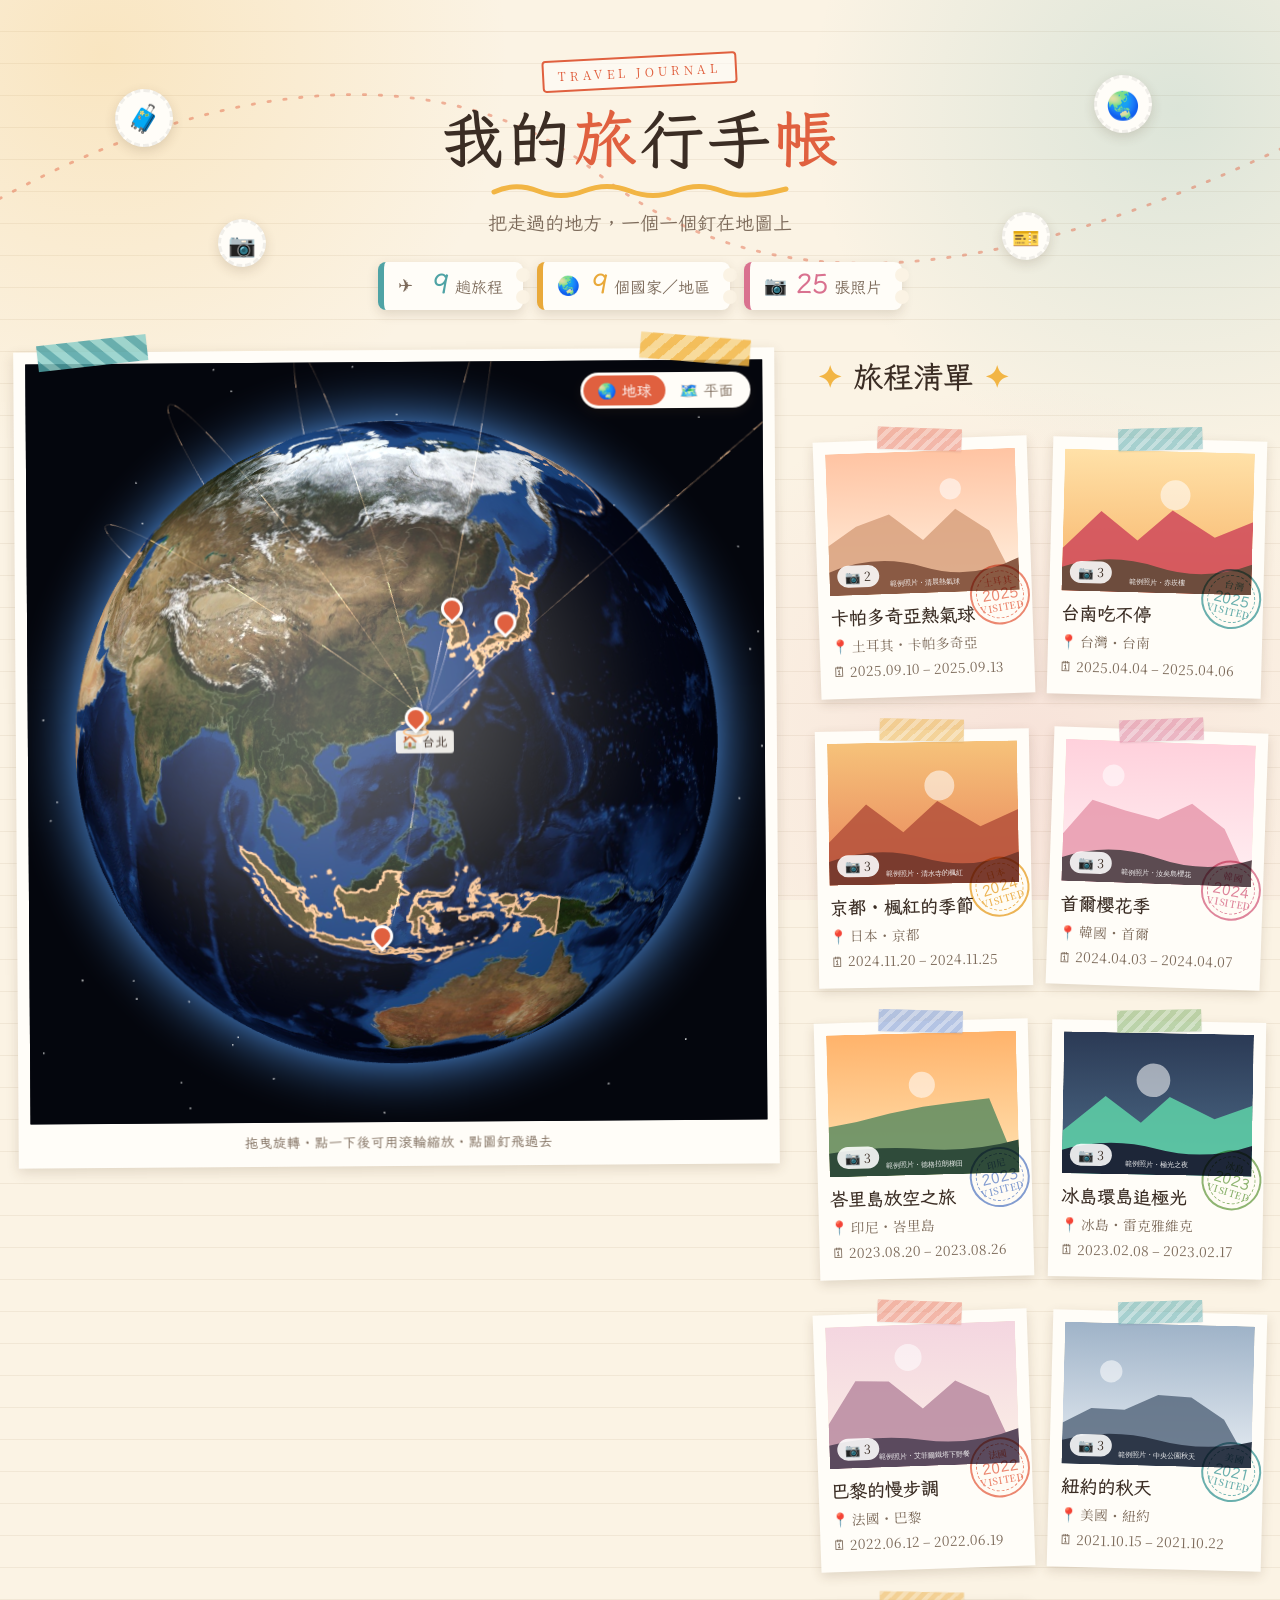
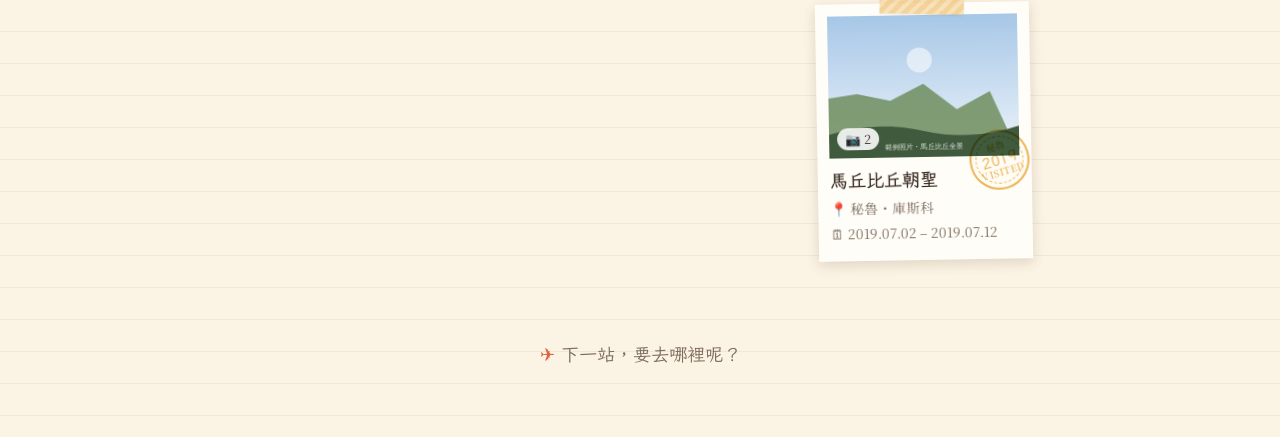
==== commit ea3a7281: "新增管理頁：用雲端資料庫新增、修改旅程 - admin.html：登入、新增／修改／刪除旅程、搜尋地點、上傳照片 - 網站改從 Supabase 讀取旅程，連不上時改用 data.js - 只有管理員" ====
--- a/index.html
+++ b/index.html
@@ -100,6 +100,7 @@
   <script src="lib/earth-texture.js"></script>
   <script src="globe.js"></script>
   <script src="data.js"></script>
+  <script src="config.js"></script>
   <script src="script.js"></script>
 </body>
 </html>
--- a/style.css
+++ b/style.css
@@ -418,3 +418,5 @@
   .plane { display: none; }
   .squiggle path { stroke-dashoffset: 0; }
 }
+
+.empty-note { grid-column: 1 / -1; text-align: center; font-family: var(--hand); color: var(--ink-soft); font-size: 1.1rem; }
